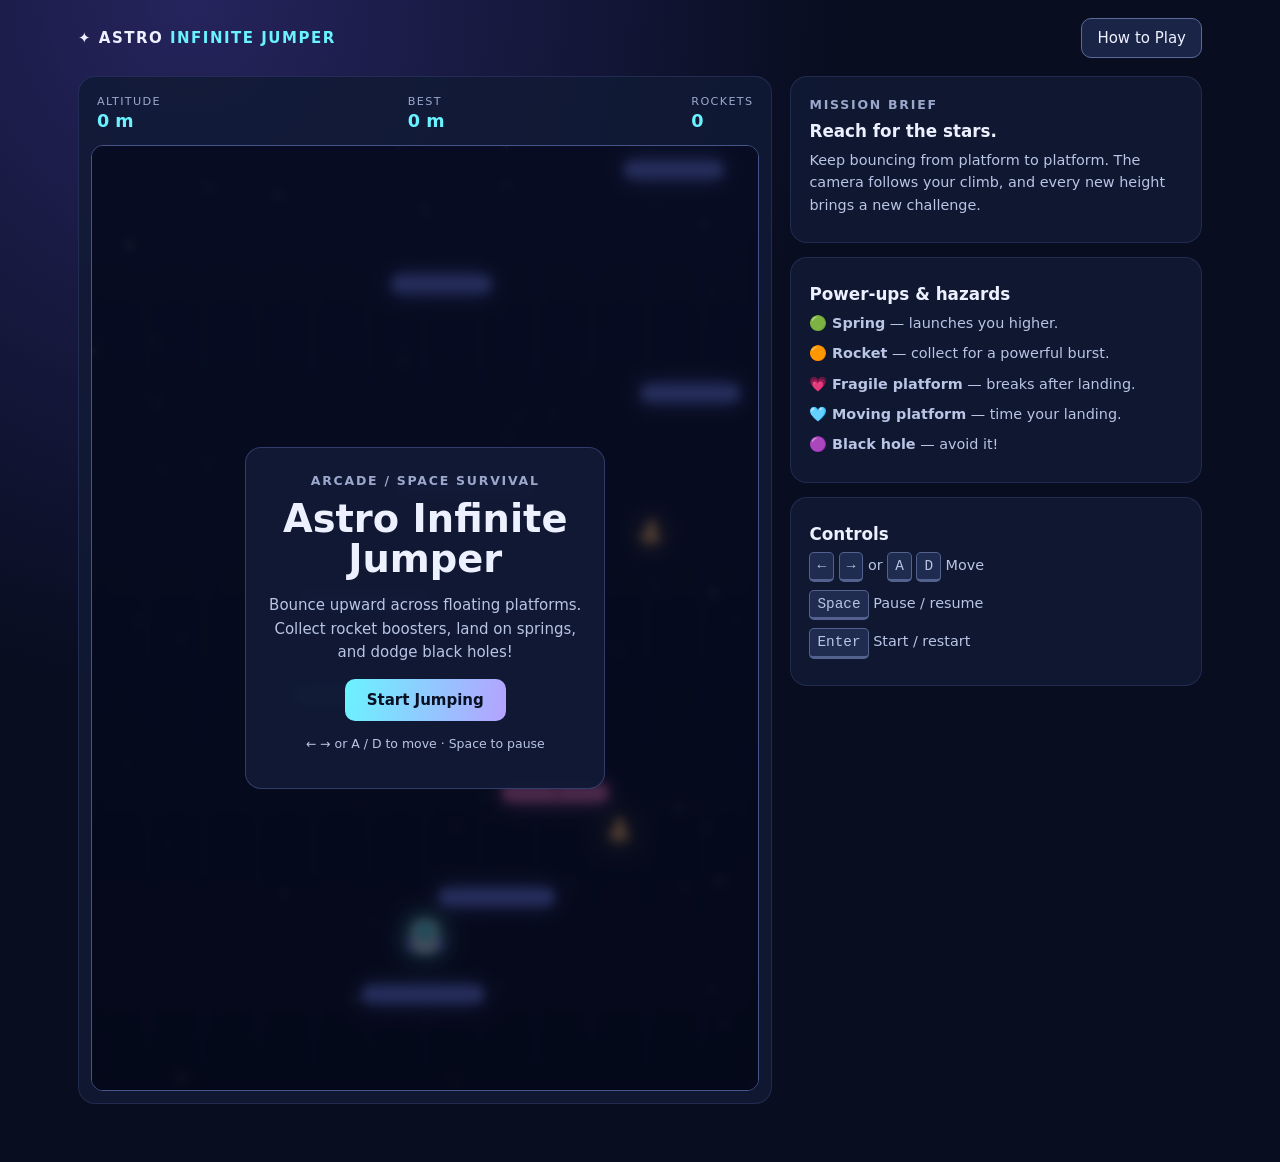
==== games/astro-infinite-jumper_pragna7/index.html @ 13e1af12 "feat(game): add astro-infinite-jumper by @pragna7" ====
<!doctype html>
<html lang="en">
  <head>
    <meta charset="utf-8">
    <meta name="viewport" content="width=device-width,initial-scale=1">
    <title>Astro Infinite Jumper</title>
    <link rel="stylesheet" href="/games/astro-infinite-jumper_pragna7/style.css">
  </head>
  <body>
    <main class="layout">
      <header>
        <div class="brand">✦ ASTRO <span>INFINITE JUMPER</span></div>
        <button id="help">How to Play</button>
      </header>

      <section class="columns">
        <div class="game">
          <div class="hud">
            <div>ALTITUDE<strong id="altitude">0 m</strong></div>
            <div>BEST<strong id="best">0 m</strong></div>
            <div>ROCKETS<strong id="rockets">0</strong></div>
          </div>

          <div class="stage">
            <canvas id="c" width="480" height="680"></canvas>
            <div id="overlay">
              <div class="modal">
                <small>ARCADE / SPACE SURVIVAL</small>
                <h1 id="title">Astro Infinite Jumper</h1>
                <p id="message">Bounce upward across floating platforms. Collect rocket boosters, land on springs, and dodge black holes!</p>
                <button id="start">Start Jumping</button>
                <p class="hint">← → or A / D to move · Space to pause</p>
              </div>
            </div>
          </div>

          <div class="touch">
            <button id="left">←</button>
            <span>MOVE</span>
            <button id="right">→</button>
          </div>
        </div>

        <aside>
          <article>
            <small>MISSION BRIEF</small>
            <h2>Reach for the stars.</h2>
            <p>Keep bouncing from platform to platform. The camera follows your climb, and every new height brings a new challenge.</p>
          </article>

          <article>
            <h2>Power-ups & hazards</h2>
            <p>🟢 <b>Spring</b> — launches you higher.</p>
            <p>🟠 <b>Rocket</b> — collect for a powerful burst.</p>
            <p>💗 <b>Fragile platform</b> — breaks after landing.</p>
            <p>🩵 <b>Moving platform</b> — time your landing.</p>
            <p>🟣 <b>Black hole</b> — avoid it!</p>
          </article>

          <article>
            <h2>Controls</h2>
            <p><kbd>←</kbd> <kbd>→</kbd> or <kbd>A</kbd> <kbd>D</kbd> Move</p>
            <p><kbd>Space</kbd> Pause / resume</p>
            <p><kbd>Enter</kbd> Start / restart</p>
          </article>
        </aside>
      </section>

      <footer> </footer>
    </main>

    <script src="/games/astro-infinite-jumper_pragna7/game.js"></script>
  </body>
</html>
---- games/astro-infinite-jumper_pragna7/style.css ----
:root {
  color-scheme: dark;
  --cyan: #6af3ff;
  --muted: #9ba8cc;
}

* {
  box-sizing: border-box;
}

body {
  margin: 0;
  background: radial-gradient(ellipse at 15% 0%, #25245d, transparent 42%), #080d20;
  color: #edf1ff;
  font: 15px system-ui, sans-serif;
}

.layout {
  max-width: 1160px;
  margin: auto;
  padding: 18px;
}

header {
  display: flex;
  justify-content: space-between;
  align-items: center;
  margin-bottom: 18px;
}

.brand {
  font-weight: 900;
  letter-spacing: .1em;
}

.brand span {
  color: var(--cyan);
}

button {
  cursor: pointer;
  border: 1px solid #596a9b;
  border-radius: 10px;
  background: #1a2447;
  color: #edf1ff;
  padding: 10px 15px;
  font: inherit;
}

#start {
  background: linear-gradient(100deg, var(--cyan), #b5a2ff);
  border: 0;
  color: #081024;
  font-weight: 800;
  padding: 12px 22px;
}

.columns {
  display: grid;
  grid-template-columns: minmax(0, 1.35fr) minmax(250px, .8fr);
  gap: 18px;
}

.game,
article {
  background: #111a36d9;
  border: 1px solid #5364a344;
  border-radius: 17px;
  padding: 12px;
}

.hud {
  display: flex;
  justify-content: space-between;
  padding: 6px 6px 14px;
  color: var(--muted);
  font-size: .7rem;
  letter-spacing: .12em;
}

.hud strong {
  display: block;
  color: var(--cyan);
  font-size: 1.1rem;
  letter-spacing: 0;
  margin-top: 3px;
}

.stage {
  position: relative;
  border-radius: 12px;
  overflow: hidden;
  border: 1px solid #47548a;
}

canvas {
  display: block;
  width: 100%;
  height: auto;
  aspect-ratio: 480/680;
  touch-action: pan-y;
}

.stage:focus {
  outline: 0;
}

#overlay {
  position: absolute;
  inset: 0;
  display: grid;
  place-items: center;
  padding: 18px;
  background: #05091ab8;
  backdrop-filter: blur(5px);
}

#overlay.hide {
  display: none;
}

.modal {
  text-align: center;
  max-width: 360px;
  padding: 23px 18px;
  border: 1px solid #8b9bff45;
  border-radius: 16px;
  background: #111a36f2;
}

.modal h1 {
  font-size: clamp(1.7rem, 4vw, 2.4rem);
  line-height: 1.05;
  margin: 10px 0;
}

.modal p,
article p {
  color: #b9c5e5;
  line-height: 1.55;
}

.modal small,
article small {
  letter-spacing: .14em;
  color: var(--muted);
  font-weight: 800;
}

.hint {
  font-size: .78rem;
}

aside {
  display: grid;
  align-content: start;
  gap: 14px;
}

article {
  padding: 18px;
}

article h2 {
  font-size: 1.05rem;
  margin: 8px 0;
}

article p {
  font-size: .9rem;
  margin: 8px 0;
}

kbd {
  display: inline-block;
  background: #202b50;
  border: 1px solid #52618d;
  border-bottom-width: 3px;
  padding: 2px 7px;
  border-radius: 5px;
}

.touch {
  display: none;
  align-items: center;
  justify-content: center;
  gap: 18px;
  padding-top: 12px;
  color: var(--muted);
}

.touch button {
  width: 58px;
  height: 48px;
  font-size: 1.5rem;
  color: var(--cyan);
  touch-action: none;
}

footer {
  text-align: center;
  padding: 20px;
  color: #68769f;
  font-size: .8rem;
}

@media (max-width: 800px) {
  .columns {
    grid-template-columns: 1fr;
  }

  aside {
    grid-template-columns: 1fr 1fr;
  }

  aside article:last-child {
    grid-column: 1/-1;
  }
}

@media (max-width: 520px) {
  .layout {
    padding: 10px;
  }

  .brand {
    font-size: .8rem;
  }

  aside {
    grid-template-columns: 1fr;
  }

  aside article:last-child {
    grid-column: auto;
  }

  .touch {
    display: flex;
  }
}
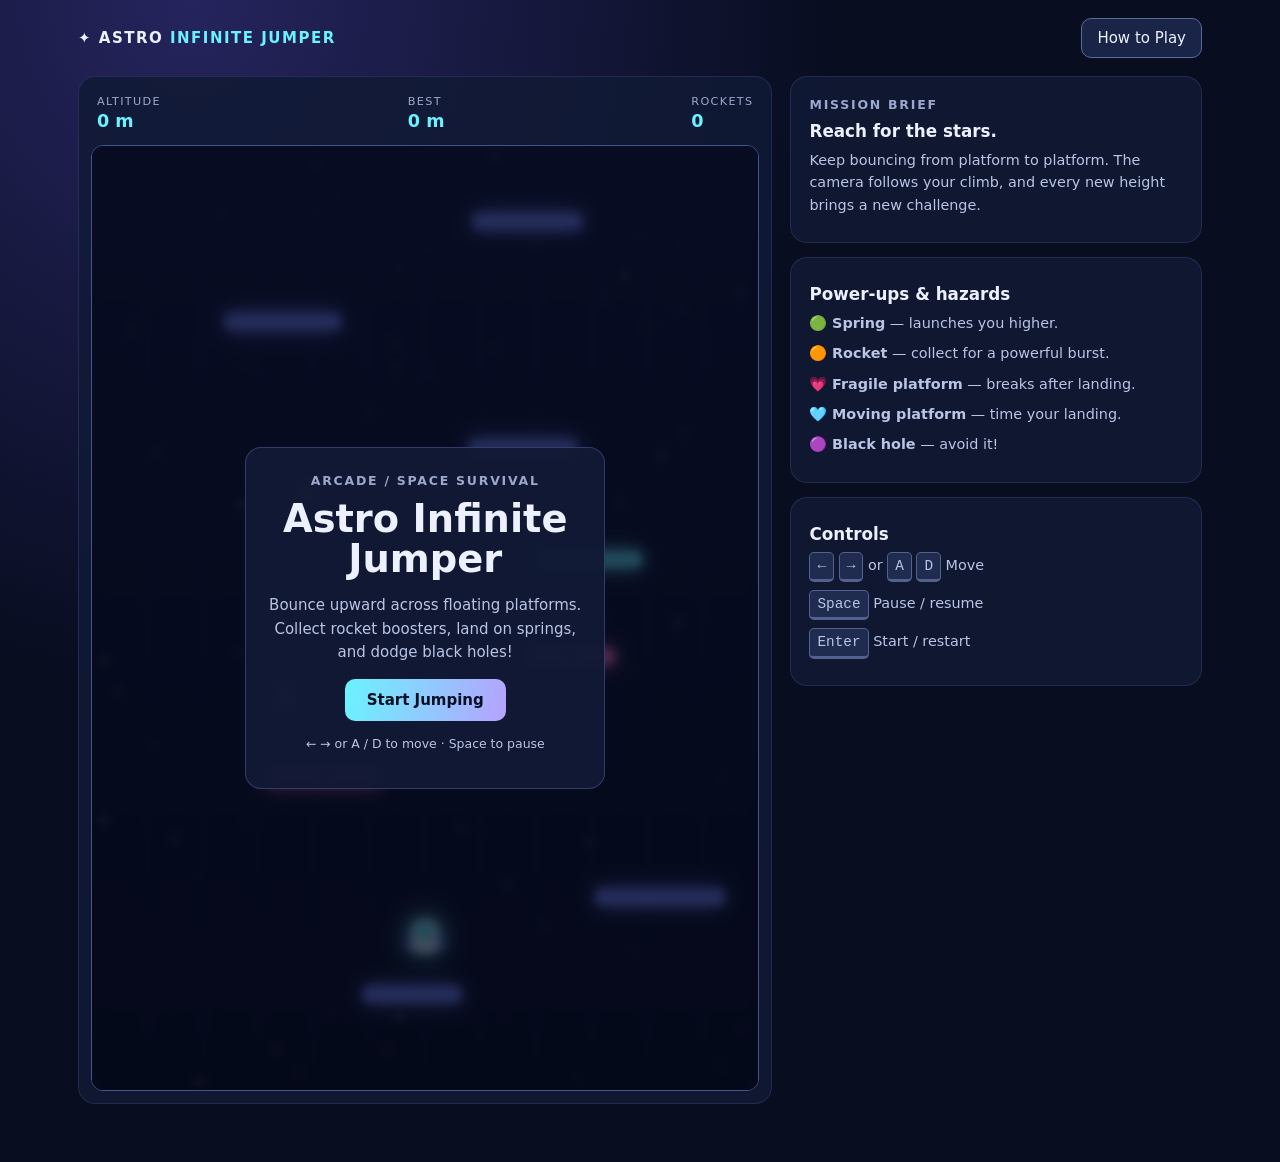
==== commit 9ce74fad: "chore(cleanup): remove redundant subfolder READMEs and verify ecosystem accessibility" ====
--- a/games/astro-infinite-jumper_pragna7/index.html
+++ b/games/astro-infinite-jumper_pragna7/index.html
@@ -4,7 +4,7 @@
     <meta charset="utf-8">
     <meta name="viewport" content="width=device-width,initial-scale=1">
     <title>Astro Infinite Jumper</title>
-    <link rel="stylesheet" href="/games/astro-infinite-jumper_pragna7/style.css">
+    <link rel="stylesheet" href="style.css">
   </head>
   <body>
     <main class="layout">
@@ -69,6 +69,6 @@
       <footer> </footer>
     </main>
 
-    <script src="/games/astro-infinite-jumper_pragna7/game.js"></script>
+    <script src="game.js"></script>
   </body>
 </html>
